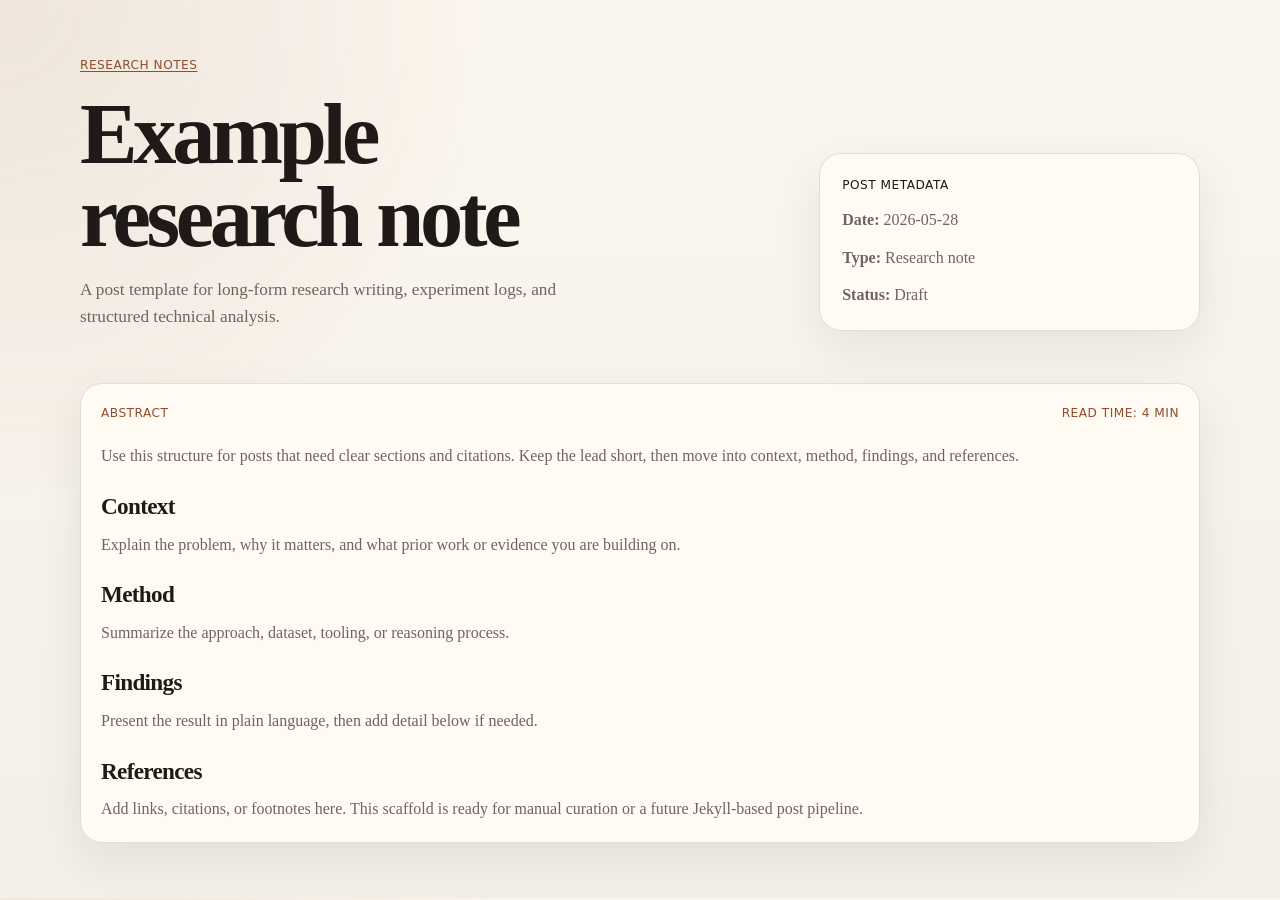
==== posts/example-research-note.html @ 6ba93023 "Add research blog scaffold" ====
<!doctype html>
<html lang="en">
  <head>
    <meta charset="utf-8" />
    <meta name="viewport" content="width=device-width, initial-scale=1" />
    <meta
      name="description"
      content="Example research note layout for GitHub Pages."
    />
    <title>Example Research Note</title>
    <link rel="stylesheet" href="../styles.css" />
  </head>
  <body>
    <div class="page-shell">
      <header class="hero">
        <div class="eyebrow"><a href="../index.html">research notes</a></div>
        <div class="hero-grid">
          <div>
            <h1>Example research note</h1>
            <p class="lede">
              A post template for long-form research writing, experiment logs,
              and structured technical analysis.
            </p>
          </div>
          <aside class="hero-card">
            <div class="card-label">Post metadata</div>
            <p><strong>Date:</strong> 2026-05-28</p>
            <p><strong>Type:</strong> Research note</p>
            <p><strong>Status:</strong> Draft</p>
          </aside>
        </div>
      </header>

      <main class="section">
        <article class="post-card post-article">
          <div class="post-meta">
            <span>Abstract</span>
            <span>Read time: 4 min</span>
          </div>

          <p>
            Use this structure for posts that need clear sections and citations.
            Keep the lead short, then move into context, method, findings, and
            references.
          </p>

          <h3>Context</h3>
          <p>
            Explain the problem, why it matters, and what prior work or evidence
            you are building on.
          </p>

          <h3>Method</h3>
          <p>
            Summarize the approach, dataset, tooling, or reasoning process.
          </p>

          <h3>Findings</h3>
          <p>
            Present the result in plain language, then add detail below if
            needed.
          </p>

          <h3>References</h3>
          <p>
            Add links, citations, or footnotes here. This scaffold is ready for
            manual curation or a future Jekyll-based post pipeline.
          </p>
        </article>
      </main>
    </div>
  </body>
</html>
---- styles.css ----
:root {
  color-scheme: light;
  --bg: #f4efe7;
  --panel: #fffaf2;
  --text: #1f1a17;
  --muted: #6f655f;
  --line: rgba(31, 26, 23, 0.12);
  --accent: #8d4f2f;
  --accent-soft: rgba(141, 79, 47, 0.12);
  --shadow: 0 18px 50px rgba(31, 26, 23, 0.08);
}

* {
  box-sizing: border-box;
}

html {
  scroll-behavior: smooth;
}

body {
  margin: 0;
  color: var(--text);
  background:
    radial-gradient(circle at top left, rgba(141, 79, 47, 0.1), transparent 32%),
    linear-gradient(180deg, #fbf6ee 0%, var(--bg) 100%);
  font-family: "Iowan Old Style", "Palatino Linotype", "Book Antiqua", Georgia, serif;
  line-height: 1.6;
}

a {
  color: inherit;
  text-decoration-thickness: 0.08em;
  text-underline-offset: 0.16em;
}

.page-shell {
  width: min(1120px, calc(100% - 32px));
  margin: 0 auto;
  padding: 28px 0 56px;
}

.hero {
  padding: 28px 0 18px;
}

.eyebrow,
.card-label,
.post-meta,
.archive-row {
  font-family: ui-sans-serif, system-ui, -apple-system, BlinkMacSystemFont, "Segoe UI", sans-serif;
  letter-spacing: 0.04em;
  text-transform: uppercase;
  font-size: 0.76rem;
}

.eyebrow {
  color: var(--accent);
  margin-bottom: 18px;
}

.hero-grid {
  display: grid;
  grid-template-columns: minmax(0, 1.7fr) minmax(280px, 0.9fr);
  gap: 20px;
  align-items: end;
}

h1,
h2,
h3,
p {
  margin: 0;
}

h1 {
  font-size: clamp(2.8rem, 7vw, 5.4rem);
  line-height: 0.95;
  letter-spacing: -0.05em;
  max-width: 12ch;
}

.lede {
  margin-top: 18px;
  max-width: 60ch;
  font-size: 1.08rem;
  color: var(--muted);
}

.hero-card,
.post-card,
.archive-list {
  background: var(--panel);
  border: 1px solid var(--line);
  border-radius: 22px;
  box-shadow: var(--shadow);
}

.hero-card {
  padding: 22px;
}

.hero-card p,
.post-card p,
.section-head p {
  color: var(--muted);
}

.hero-card p {
  margin-top: 12px;
}

.section {
  margin-top: 34px;
}

.section-head {
  display: flex;
  justify-content: space-between;
  gap: 16px;
  align-items: end;
  margin-bottom: 14px;
}

.section-head h2 {
  font-size: 1.15rem;
  letter-spacing: -0.02em;
}

.post-grid {
  display: grid;
  grid-template-columns: repeat(3, minmax(0, 1fr));
  gap: 16px;
}

.post-card {
  padding: 20px;
  min-height: 220px;
}

.post-article {
  min-height: auto;
}

.post-card.featured {
  grid-column: span 2;
}

.post-meta {
  display: flex;
  justify-content: space-between;
  gap: 12px;
  color: var(--accent);
  margin-bottom: 20px;
}

.post-card h3 {
  font-size: 1.45rem;
  line-height: 1.15;
  letter-spacing: -0.03em;
  margin-bottom: 12px;
}

.post-article h3 {
  margin-top: 24px;
}

.tag-list {
  list-style: none;
  padding: 0;
  margin: 18px 0 0;
  display: flex;
  flex-wrap: wrap;
  gap: 8px;
}

.tag-list li {
  border: 1px solid var(--line);
  border-radius: 999px;
  padding: 5px 10px;
  background: var(--accent-soft);
  font-size: 0.82rem;
}

.archive {
  padding-bottom: 4px;
}

.archive-list {
  overflow: hidden;
}

.archive-row {
  display: grid;
  grid-template-columns: 1fr auto;
  gap: 18px;
  padding: 16px 18px;
  border-top: 1px solid var(--line);
  text-decoration: none;
}

.archive-row:first-child {
  border-top: 0;
}

.archive-row:hover {
  background: rgba(141, 79, 47, 0.05);
}

.archive-row.muted {
  color: var(--muted);
}

@media (max-width: 860px) {
  .hero-grid,
  .post-grid {
    grid-template-columns: 1fr;
  }

  .post-card.featured {
    grid-column: auto;
  }

  .section-head {
    flex-direction: column;
    align-items: start;
  }
}

@media (max-width: 560px) {
  .page-shell {
    width: min(100% - 20px, 1120px);
    padding-top: 18px;
  }

  .hero,
  .post-card,
  .hero-card {
    padding-left: 16px;
    padding-right: 16px;
  }

  h1 {
    max-width: 10ch;
  }

  .archive-row {
    grid-template-columns: 1fr;
  }
}
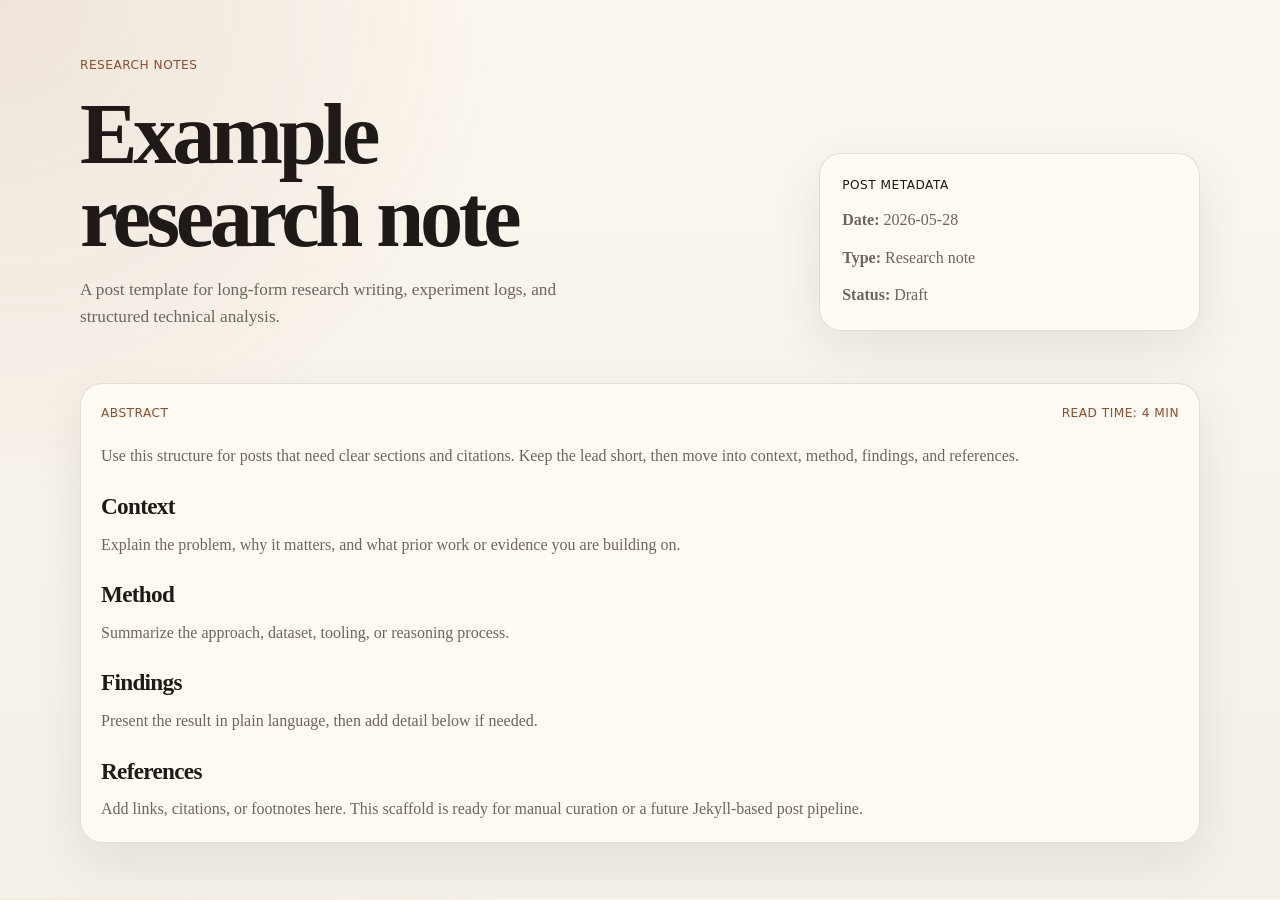
==== commit 117684a3: "Make research note the landing page" ====
--- a/posts/example-research-note.html
+++ b/posts/example-research-note.html
@@ -13,7 +13,7 @@
   <body>
     <div class="page-shell">
       <header class="hero">
-        <div class="eyebrow"><a href="../index.html">research notes</a></div>
+        <div class="eyebrow">research notes</div>
         <div class="hero-grid">
           <div>
             <h1>Example research note</h1>
